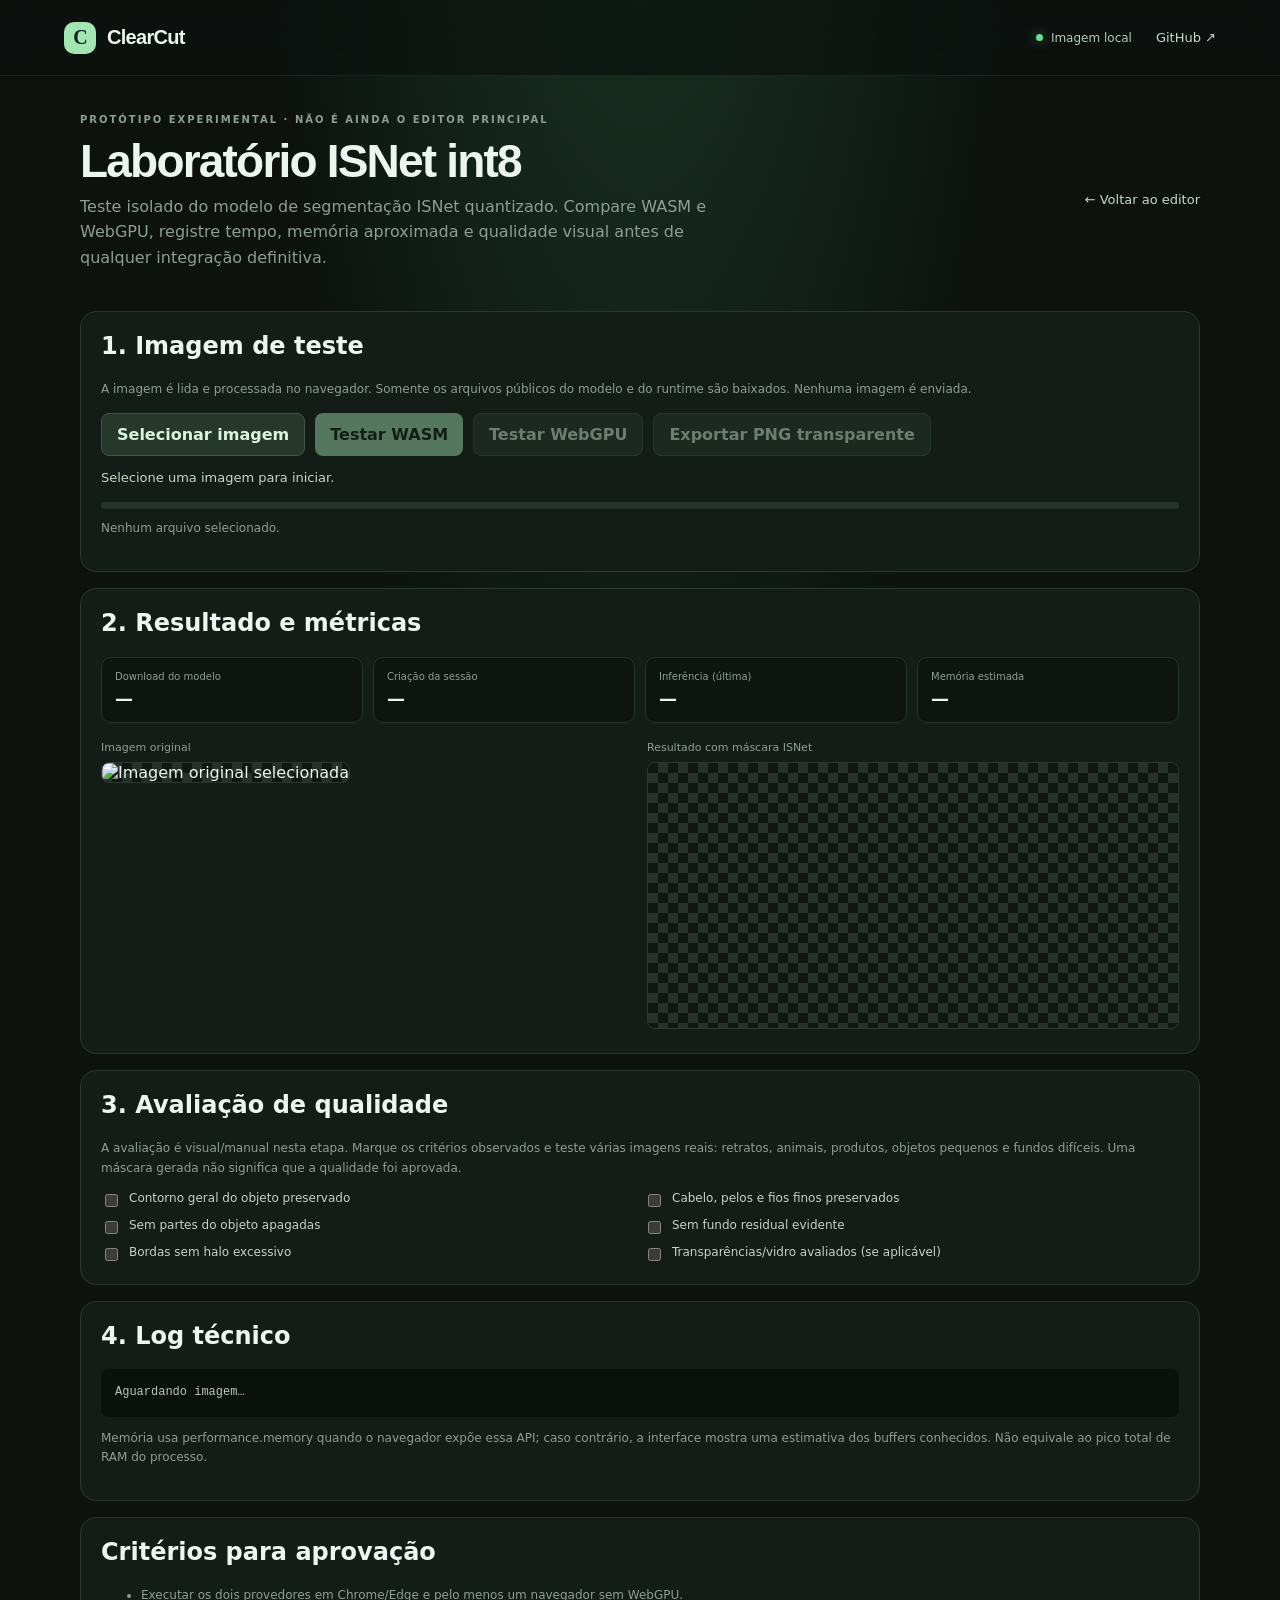
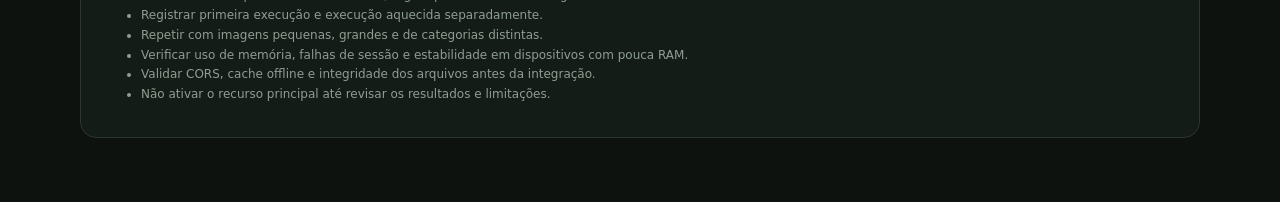
==== isnet-lab.html @ 8ad85565 "feat: add isolated ISNet benchmark lab" ====
<!doctype html>
<html lang="pt-BR">
<head>
<meta charset="utf-8"><meta name="viewport" content="width=device-width,initial-scale=1">
<meta name="theme-color" content="#101713"><title>ClearCut · Laboratório ISNet</title>
<link rel="stylesheet" href="./styles.css">
<style>
.lab-shell{width:min(1120px,calc(100% - 32px));margin:36px auto 64px}.lab-head{display:flex;justify-content:space-between;gap:20px;align-items:center;margin-bottom:24px}.lab-head h1{font-size:clamp(30px,5vw,46px);letter-spacing:-1.8px;margin:8px 0}.lab-head p{color:var(--muted);max-width:680px;line-height:1.6}.lab-card{background:var(--panel);border:1px solid var(--line);border-radius:16px;padding:20px;margin:16px 0}.lab-actions{display:flex;flex-wrap:wrap;gap:10px;margin:14px 0}.lab-actions button,.lab-actions label{cursor:pointer}.lab-actions button:disabled{opacity:.45;cursor:not-allowed}.lab-button{background:var(--green);color:#102017;border:0;border-radius:8px;padding:11px 15px;font-weight:700}.lab-button.secondary{background:#26382c;color:#d9f5df;border:1px solid #405748}.lab-status{color:#c4d7c8;font-size:13px;min-height:22px}.lab-progress{height:7px;background:#26332a;border-radius:10px;overflow:hidden;margin:10px 0}.lab-progress span{display:block;height:100%;width:0;background:var(--green);transition:width .2s}.lab-metrics{display:grid;grid-template-columns:repeat(4,1fr);gap:10px}.metric{background:#0e1511;border:1px solid #26342b;border-radius:10px;padding:13px}.metric small{display:block;color:var(--muted);font-size:10px;margin-bottom:6px}.metric strong{font-size:18px}.lab-images{display:grid;grid-template-columns:1fr 1fr;gap:14px}.lab-images figure{margin:0}.lab-images figcaption{font-size:11px;color:var(--muted);margin:0 0 8px}.lab-images img,.lab-images canvas{width:100%;max-height:440px;object-fit:contain;background-color:#101713;background-image:linear-gradient(45deg,#253129 25%,transparent 25%),linear-gradient(-45deg,#253129 25%,transparent 25%),linear-gradient(45deg,transparent 75%,#253129 75%),linear-gradient(-45deg,transparent 75%,#253129 75%);background-size:20px 20px;background-position:0 0,0 10px,10px -10px,-10px 0;border:1px solid var(--line);border-radius:8px}.lab-log{white-space:pre-wrap;overflow-wrap:anywhere;background:#0a100c;padding:14px;border-radius:8px;max-height:240px;overflow:auto;color:#b8c9bc;font:12px/1.6 ui-monospace,monospace}.lab-note{font-size:12px;color:var(--muted);line-height:1.65}.checklist{display:grid;grid-template-columns:repeat(2,1fr);gap:8px}.checklist label{font-size:12px;color:#c5d2c8;display:flex;gap:8px;align-items:flex-start}.checklist input{accent-color:var(--green)}@media(max-width:700px){.lab-metrics{grid-template-columns:repeat(2,1fr)}.lab-images{grid-template-columns:1fr}.lab-head{display:block}.checklist{grid-template-columns:1fr}}
</style>
</head>
<body>
<header class="topbar"><a class="brand" href="./"><span class="brand-mark">C</span><span>ClearCut</span></a><div class="topbar-right"><span class="privacy-pill"><span class="status-dot"></span> Imagem local</span><a class="github-link" href="https://github.com/mpjbiologo/ClearCut" target="_blank" rel="noreferrer">GitHub ↗</a></div></header>
<main class="lab-shell">
<div class="lab-head"><div><p class="eyebrow">PROTÓTIPO EXPERIMENTAL · NÃO É AINDA O EDITOR PRINCIPAL</p><h1>Laboratório ISNet int8</h1><p>Teste isolado do modelo de segmentação ISNet quantizado. Compare WASM e WebGPU, registre tempo, memória aproximada e qualidade visual antes de qualquer integração definitiva.</p></div><a class="github-link" href="./">← Voltar ao editor</a></div>
<section class="lab-card"><h2>1. Imagem de teste</h2><p class="lab-note">A imagem é lida e processada no navegador. Somente os arquivos públicos do modelo e do runtime são baixados. Nenhuma imagem é enviada.</p>
<div class="lab-actions"><label class="lab-button secondary" for="imageInput">Selecionar imagem</label><input id="imageInput" type="file" accept="image/*" hidden><button id="runWasm" class="lab-button" disabled>Testar WASM</button><button id="runWebGpu" class="lab-button secondary" disabled>Testar WebGPU</button><button id="downloadPng" class="lab-button secondary" disabled>Exportar PNG transparente</button></div>
<div id="status" class="lab-status" role="status" aria-live="polite">Selecione uma imagem para iniciar.</div><div class="lab-progress"><span id="progress"></span></div><p id="fileInfo" class="lab-note">Nenhum arquivo selecionado.</p>
</section>
<section class="lab-card"><h2>2. Resultado e métricas</h2><div class="lab-metrics">
<div class="metric"><small>Download do modelo</small><strong id="downloadMetric">—</strong></div><div class="metric"><small>Criação da sessão</small><strong id="sessionMetric">—</strong></div><div class="metric"><small>Inferência (última)</small><strong id="inferenceMetric">—</strong></div><div class="metric"><small>Memória estimada</small><strong id="memoryMetric">—</strong></div>
</div><div class="lab-images" style="margin-top:18px"><figure><figcaption>Imagem original</figcaption><img id="originalPreview" alt="Imagem original selecionada"></figure><figure><figcaption>Resultado com máscara ISNet</figcaption><canvas id="resultCanvas"></canvas></figure></div>
</section>
<section class="lab-card"><h2>3. Avaliação de qualidade</h2><p class="lab-note">A avaliação é visual/manual nesta etapa. Marque os critérios observados e teste várias imagens reais: retratos, animais, produtos, objetos pequenos e fundos difíceis. Uma máscara gerada não significa que a qualidade foi aprovada.</p><div class="checklist">
<label><input type="checkbox"> Contorno geral do objeto preservado</label><label><input type="checkbox"> Cabelo, pelos e fios finos preservados</label><label><input type="checkbox"> Sem partes do objeto apagadas</label><label><input type="checkbox"> Sem fundo residual evidente</label><label><input type="checkbox"> Bordas sem halo excessivo</label><label><input type="checkbox"> Transparências/vidro avaliados (se aplicável)</label>
</div></section>
<section class="lab-card"><h2>4. Log técnico</h2><pre id="log" class="lab-log">Aguardando imagem…</pre><p class="lab-note">Memória usa performance.memory quando o navegador expõe essa API; caso contrário, a interface mostra uma estimativa dos buffers conhecidos. Não equivale ao pico total de RAM do processo.</p></section>
<section class="lab-card"><h2>Critérios para aprovação</h2><ul class="lab-note"><li>Executar os dois provedores em Chrome/Edge e pelo menos um navegador sem WebGPU.</li><li>Registrar primeira execução e execução aquecida separadamente.</li><li>Repetir com imagens pequenas, grandes e de categorias distintas.</li><li>Verificar uso de memória, falhas de sessão e estabilidade em dispositivos com pouca RAM.</li><li>Validar CORS, cache offline e integridade dos arquivos antes da integração.</li><li>Não ativar o recurso principal até revisar os resultados e limitações.</li></ul></section>
</main>
<script src="./isnet-lab.js" defer></script>
</body></html>
---- styles.css ----
:root{color-scheme:dark;--bg:#0d120f;--panel:#141c17;--line:#29372e;--text:#edf5ef;--muted:#8e9e92;--green:#a3e6b4;--green-strong:#59c77a;font-family:"DM Sans",system-ui,sans-serif}
*{box-sizing:border-box}body{margin:0;background:radial-gradient(ellipse at 50% -20%,#1b3827 0,transparent 42%),var(--bg);color:var(--text);min-height:100vh}button,a{font:inherit}button:focus-visible,a:focus-visible,[tabindex]:focus-visible{outline:2px solid var(--green);outline-offset:3px}
.topbar{height:76px;padding:0 clamp(20px,5vw,76px);display:flex;align-items:center;justify-content:space-between;border-bottom:1px solid #ffffff10;background:#0d120fbb;backdrop-filter:blur(16px)}.brand{display:flex;align-items:center;gap:11px;color:var(--text);font:800 20px Manrope,sans-serif;letter-spacing:-.7px;text-decoration:none}.brand-mark{width:32px;height:32px;border-radius:10px;background:var(--green);color:#102017;display:grid;place-items:center;font:800 20px Manrope}.topbar-right{display:flex;align-items:center;gap:24px}.privacy-pill,.local-tag{font-size:12px;color:#b7c8bb;display:flex;align-items:center;gap:8px}.status-dot{width:7px;height:7px;border-radius:50%;background:#73d993;box-shadow:0 0 12px #73d99380;display:inline-block}.github-link{color:#c8d8cc;text-decoration:none;font-size:13px}.github-link:hover,.text-button:hover{color:var(--green)}
.app-shell{width:min(1180px,calc(100% - 40px));margin:0 auto}.intro{text-align:center;padding:72px 0 48px}.eyebrow,.section-kicker{font-size:10px;letter-spacing:2px;font-weight:700;color:var(--green-strong)}h1,h2,h3,p{margin-top:0}h1{font:800 clamp(42px,7vw,68px)/1.04 Manrope,sans-serif;letter-spacing:-3px;margin:17px 0} .intro h1 span{color:var(--green)}.intro-copy{max-width:560px;margin:0 auto;color:#a9b8ad;font-size:15px;line-height:1.7}
.workspace{background:linear-gradient(145deg,#18231c,#121914);border:1px solid var(--line);border-radius:24px;padding:clamp(18px,3vw,30px);box-shadow:0 28px 90px #0005}.workspace-head{display:flex;justify-content:space-between;align-items:center;margin-bottom:24px}.section-kicker{margin-bottom:8px;font-size:9px}.workspace-head h2{font:700 20px Manrope;margin:0;letter-spacing:-.5px}.local-tag{padding:8px 11px;border:1px solid #355340;border-radius:30px;font-size:10px}
.editor-grid{display:grid;grid-template-columns:minmax(0,1.65fr) minmax(260px,.85fr);gap:18px}.preview-panel,.tools-panel{background:#0e1511;border:1px solid #26342b;border-radius:16px;padding:16px;min-width:0}.panel-heading{display:flex;justify-content:space-between;align-items:center;gap:8px;font-size:9px;font-weight:700;letter-spacing:1.5px;color:#a4b4a8;margin-bottom:14px}.muted{color:var(--muted);font-size:11px;letter-spacing:0;font-weight:400}
.drop-zone{height:410px;max-height:55vw;min-height:260px;border:1px dashed #405648;border-radius:12px;display:grid;place-items:center;position:relative;overflow:hidden;background-color:#111a14;background-image:linear-gradient(45deg,#1a261e 25%,transparent 25%),linear-gradient(-45deg,#1a261e 25%,transparent 25%),linear-gradient(45deg,transparent 75%,#1a261e 75%),linear-gradient(-45deg,transparent 75%,#1a261e 75%);background-size:24px 24px;background-position:0 0,0 12px,12px -12px,-12px 0;transition:border-color .2s,background-color .2s}.drop-zone.drag-over{border:2px solid var(--green);background-color:#203329}.empty-state{text-align:center;padding:20px}.upload-icon{width:54px;height:54px;border-radius:16px;background:#20372a;color:var(--green);display:grid;place-items:center;margin:0 auto 18px}.upload-icon svg{width:26px;height:26px}.empty-state h3{font:700 17px Manrope;margin-bottom:7px}.empty-state p{font-size:12px;color:var(--muted);margin-bottom:17px}.empty-state .file-hint{font-size:10px;margin:14px 0 0}.button{border:0;border-radius:9px;padding:12px 17px;font-size:12px;font-weight:700;cursor:pointer;transition:transform .15s,filter .15s}.button:hover:not(:disabled){filter:brightness(1.08);transform:translateY(-1px)}.button:disabled{opacity:.4;cursor:not-allowed}.button-primary{background:var(--green);color:#102017}.source-preview{max-width:100%;max-height:100%;object-fit:contain;display:block}.hidden{display:none!important}.preview-footer{display:flex;justify-content:space-between;align-items:center;gap:10px;padding-top:13px}.text-button{background:none;border:0;color:#b8c8bc;font-size:11px;cursor:pointer}.text-button:disabled{opacity:.35;cursor:not-allowed}
.coming-tag{font-size:8px;letter-spacing:.8px;color:#c5a66c;background:#49391e66;padding:6px 8px;border-radius:5px}.tool-card{display:flex;align-items:center;gap:10px;padding:12px 9px;border-bottom:1px solid #26332a;min-height:65px}.tool-card-active{background:#17271d;border:1px solid #2b4934;border-radius:10px;margin-bottom:5px}.tool-icon{width:30px;height:30px;flex:0 0 30px;display:grid;place-items:center;border-radius:8px;background:#24352a;color:var(--green);font-size:17px}.tool-card strong{font-size:11px;display:block;margin-bottom:4px}.tool-card p{font-size:9px;color:var(--muted);margin:0}.tool-state{font-size:8px;color:#b8d9c0;margin-left:auto;text-align:right}.tool-lock{margin-left:auto;color:#69796d;font-size:10px}.export-area{padding-top:19px;margin-top:6px}.export-title{font-size:9px;letter-spacing:1.4px;color:#9eafa2;font-weight:700;margin-bottom:10px}.button-export{width:100%;display:flex;justify-content:space-between;align-items:center;background:#294b34;color:#d9f5df}.button-export span{font-size:17px}.export-note{font-size:9px;color:#829287;line-height:1.5;margin:9px 0 0}
.principles{display:grid;grid-template-columns:repeat(3,1fr);gap:28px;padding:42px 10px}.principles article{display:flex;gap:13px}.principles article>span{font:700 11px Manrope;color:var(--green-strong);padding-top:2px}.principles h3{font:700 12px Manrope;margin-bottom:6px}.principles p{font-size:10px;color:var(--muted);line-height:1.6;margin:0}.status-message{min-height:18px;text-align:center;font-size:11px;color:#9db2a2;margin:0 0 26px}.footer{border-top:1px solid #ffffff12;padding:22px clamp(20px,5vw,76px);display:flex;justify-content:space-between;color:#738178;font-size:10px}
@media(max-width:760px){.intro{padding:52px 0 34px}.editor-grid{grid-template-columns:1fr}.drop-zone{height:360px;max-height:none}.principles{gap:18px}.workspace-head{align-items:flex-start;gap:12px}.local-tag{font-size:9px}}
@media(max-width:520px){.topbar{height:64px}.privacy-pill{display:none}.app-shell{width:min(100% - 24px,1180px)}.intro{padding:42px 0 30px}h1{letter-spacing:-2px}.intro-copy{font-size:13px}.workspace{padding:13px;border-radius:17px}.workspace-head h2{font-size:17px}.local-tag{max-width:130px;line-height:1.4}.preview-panel,.tools-panel{padding:11px}.drop-zone{height:300px;min-height:220px}.principles{grid-template-columns:1fr;padding:30px 6px;gap:17px}.footer{gap:10px;flex-direction:column;text-align:center}.preview-footer{align-items:flex-start}.preview-footer .muted{max-width:65%;overflow-wrap:anywhere}}
@media(prefers-reduced-motion:reduce){*,*::before,*::after{scroll-behavior:auto!important;transition:none!important}}
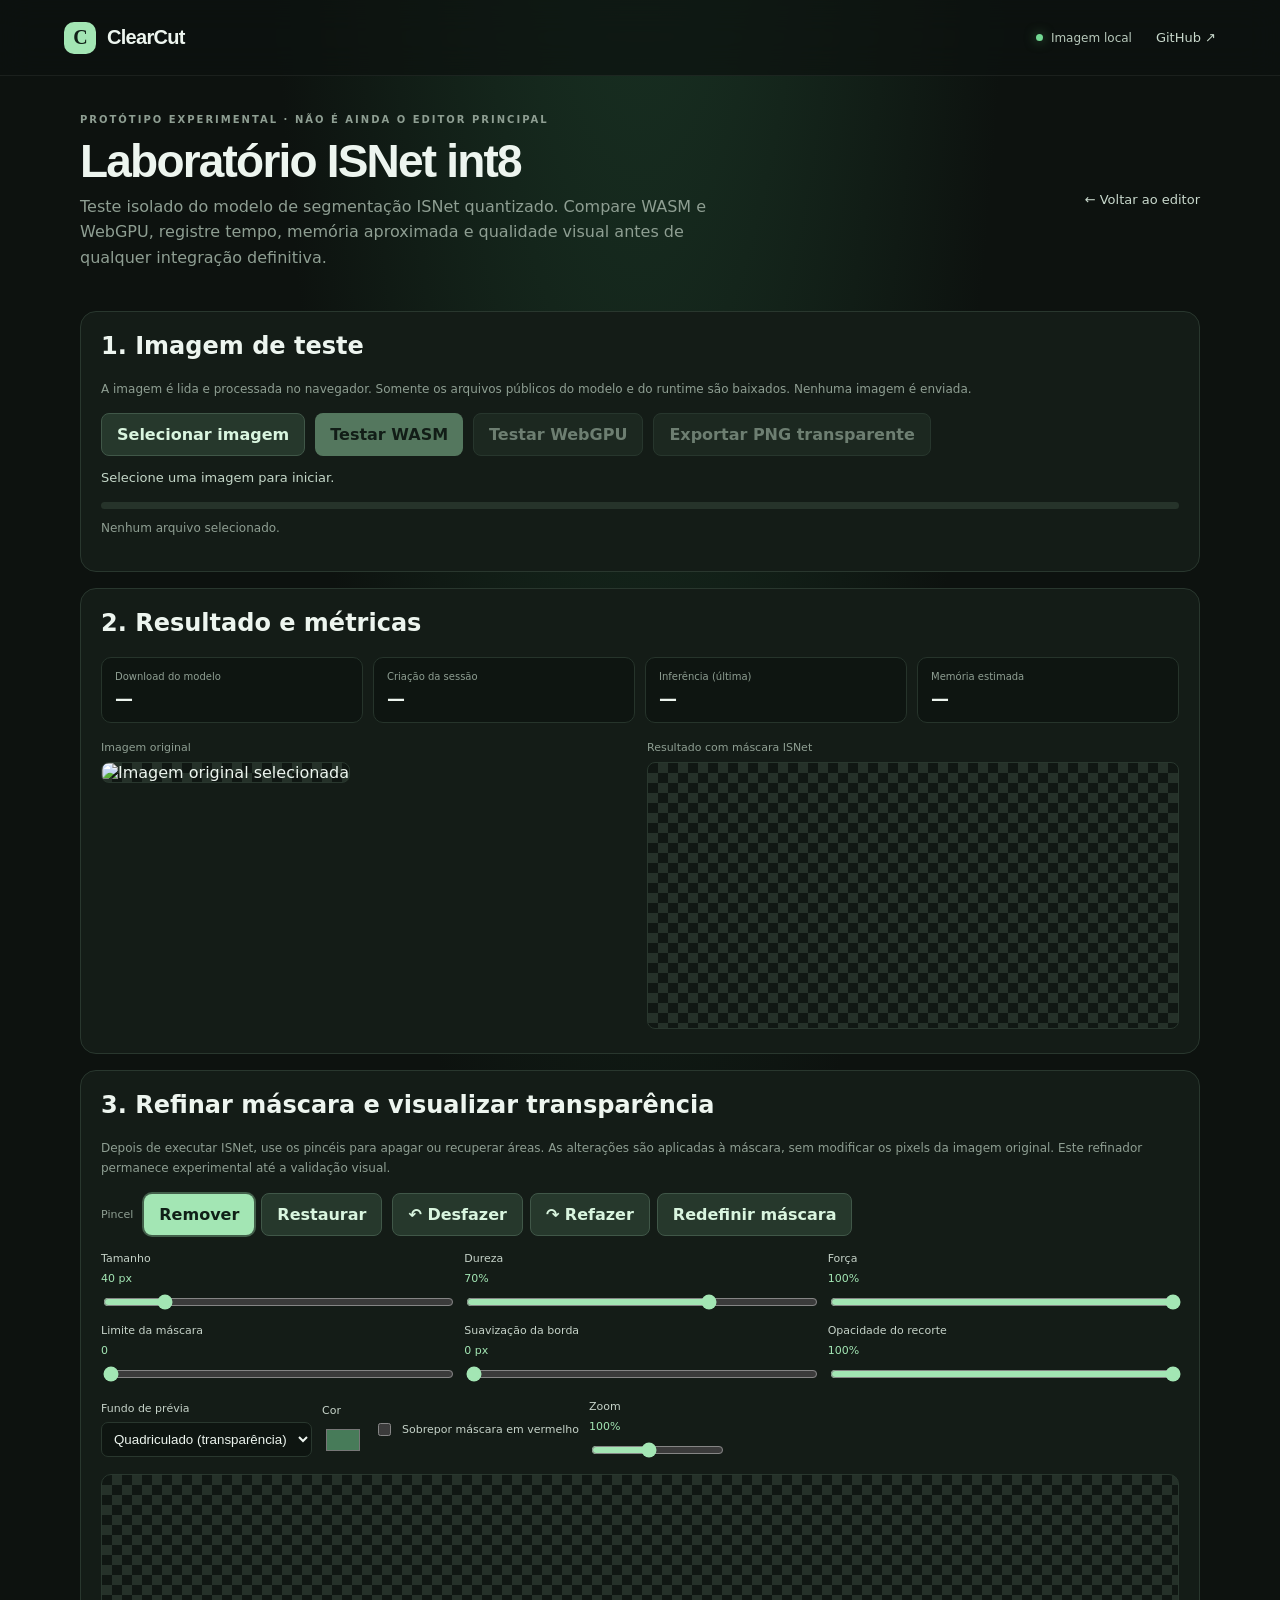
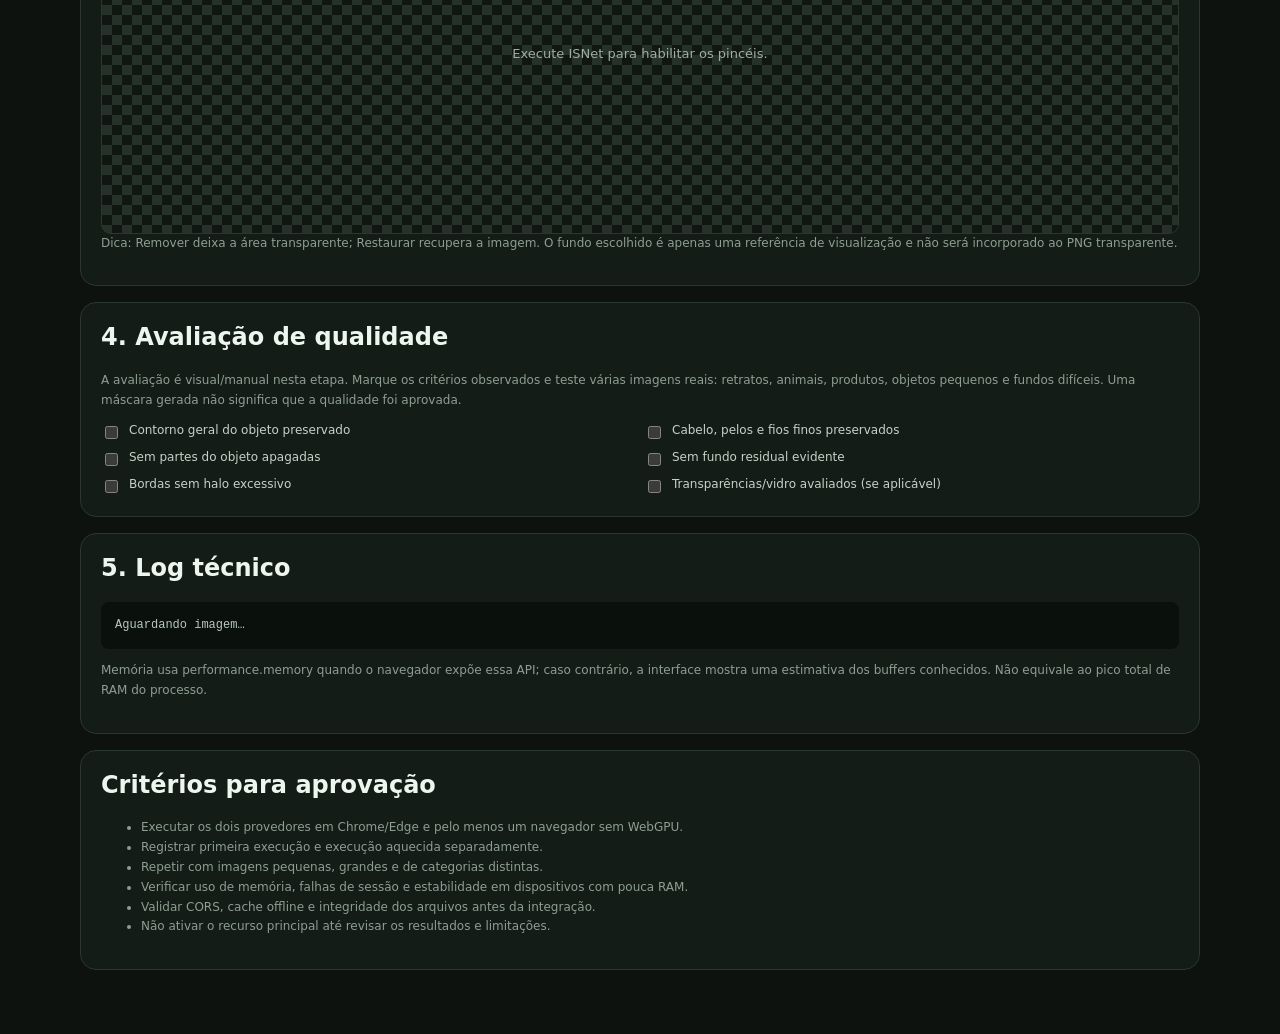
==== commit 3c4a738c: "feat: add mask refinement controls to ISNet lab" ====
--- a/isnet-lab.html
+++ b/isnet-lab.html
@@ -6,6 +6,9 @@
 <link rel="stylesheet" href="./styles.css">
 <style>
 .lab-shell{width:min(1120px,calc(100% - 32px));margin:36px auto 64px}.lab-head{display:flex;justify-content:space-between;gap:20px;align-items:center;margin-bottom:24px}.lab-head h1{font-size:clamp(30px,5vw,46px);letter-spacing:-1.8px;margin:8px 0}.lab-head p{color:var(--muted);max-width:680px;line-height:1.6}.lab-card{background:var(--panel);border:1px solid var(--line);border-radius:16px;padding:20px;margin:16px 0}.lab-actions{display:flex;flex-wrap:wrap;gap:10px;margin:14px 0}.lab-actions button,.lab-actions label{cursor:pointer}.lab-actions button:disabled{opacity:.45;cursor:not-allowed}.lab-button{background:var(--green);color:#102017;border:0;border-radius:8px;padding:11px 15px;font-weight:700}.lab-button.secondary{background:#26382c;color:#d9f5df;border:1px solid #405748}.lab-status{color:#c4d7c8;font-size:13px;min-height:22px}.lab-progress{height:7px;background:#26332a;border-radius:10px;overflow:hidden;margin:10px 0}.lab-progress span{display:block;height:100%;width:0;background:var(--green);transition:width .2s}.lab-metrics{display:grid;grid-template-columns:repeat(4,1fr);gap:10px}.metric{background:#0e1511;border:1px solid #26342b;border-radius:10px;padding:13px}.metric small{display:block;color:var(--muted);font-size:10px;margin-bottom:6px}.metric strong{font-size:18px}.lab-images{display:grid;grid-template-columns:1fr 1fr;gap:14px}.lab-images figure{margin:0}.lab-images figcaption{font-size:11px;color:var(--muted);margin:0 0 8px}.lab-images img,.lab-images canvas{width:100%;max-height:440px;object-fit:contain;background-color:#101713;background-image:linear-gradient(45deg,#253129 25%,transparent 25%),linear-gradient(-45deg,#253129 25%,transparent 25%),linear-gradient(45deg,transparent 75%,#253129 75%),linear-gradient(-45deg,transparent 75%,#253129 75%);background-size:20px 20px;background-position:0 0,0 10px,10px -10px,-10px 0;border:1px solid var(--line);border-radius:8px}.lab-log{white-space:pre-wrap;overflow-wrap:anywhere;background:#0a100c;padding:14px;border-radius:8px;max-height:240px;overflow:auto;color:#b8c9bc;font:12px/1.6 ui-monospace,monospace}.lab-note{font-size:12px;color:var(--muted);line-height:1.65}.checklist{display:grid;grid-template-columns:repeat(2,1fr);gap:8px}.checklist label{font-size:12px;color:#c5d2c8;display:flex;gap:8px;align-items:flex-start}.checklist input{accent-color:var(--green)}@media(max-width:700px){.lab-metrics{grid-template-columns:repeat(2,1fr)}.lab-images{grid-template-columns:1fr}.lab-head{display:block}.checklist{grid-template-columns:1fr}}
+
+.refine-toolbar,.refine-view-controls{display:flex;gap:10px;flex-wrap:wrap;align-items:center;margin:14px 0}.tool-group{display:flex;gap:7px;align-items:center;flex-wrap:wrap}.tool-label{font-size:11px;color:var(--muted);margin-right:4px}.lab-button.active{background:#a3e6b4;color:#102017;box-shadow:0 0 0 2px #a3e6b455}.refine-controls{display:grid;grid-template-columns:repeat(3,minmax(0,1fr));gap:12px;margin:16px 0}.refine-controls label,.refine-view-controls label{display:grid;gap:7px;font-size:11px;color:#c5d2c8}.refine-controls output,.refine-view-controls output{color:var(--green);font-variant-numeric:tabular-nums}.refine-controls input[type=range],.refine-view-controls input[type=range]{width:100%;accent-color:var(--green)}.refine-view-controls select{background:#0e1511;color:var(--text);border:1px solid var(--line);border-radius:7px;padding:8px}.refine-view-controls input[type=color]{width:42px;height:32px;background:transparent;border:0}.toggle-label{display:flex!important;align-items:center;gap:8px!important}.toggle-label input{accent-color:var(--green)}.editor-stage{position:relative;min-height:360px;max-height:70vh;overflow:auto;display:grid;place-items:center;padding:18px;border:1px solid var(--line);border-radius:10px;background-color:#101713;background-image:linear-gradient(45deg,#253129 25%,transparent 25%),linear-gradient(-45deg,#253129 25%,transparent 25%),linear-gradient(45deg,transparent 75%,#253129 75%),linear-gradient(-45deg,transparent 75%,#253129 75%);background-size:20px 20px;background-position:0 0,0 10px,10px -10px,-10px 0}.editor-stage.solid{background-image:none}.editor-stage canvas{display:block;max-width:100%;max-height:65vh;width:auto;height:auto;object-fit:contain;touch-action:none;cursor:crosshair}.editor-empty{position:absolute;color:#9eafa2;font-size:13px;pointer-events:none}.refine-view-controls input[type=color]{cursor:pointer}
+@media(max-width:700px){.refine-controls{grid-template-columns:repeat(2,minmax(0,1fr))}.editor-stage{min-height:260px;padding:8px}.refine-view-controls{align-items:flex-start}.tool-group{width:100%}}
 </style>
 </head>
 <body>
@@ -20,10 +23,34 @@
 <div class="metric"><small>Download do modelo</small><strong id="downloadMetric">—</strong></div><div class="metric"><small>Criação da sessão</small><strong id="sessionMetric">—</strong></div><div class="metric"><small>Inferência (última)</small><strong id="inferenceMetric">—</strong></div><div class="metric"><small>Memória estimada</small><strong id="memoryMetric">—</strong></div>
 </div><div class="lab-images" style="margin-top:18px"><figure><figcaption>Imagem original</figcaption><img id="originalPreview" alt="Imagem original selecionada"></figure><figure><figcaption>Resultado com máscara ISNet</figcaption><canvas id="resultCanvas"></canvas></figure></div>
 </section>
-<section class="lab-card"><h2>3. Avaliação de qualidade</h2><p class="lab-note">A avaliação é visual/manual nesta etapa. Marque os critérios observados e teste várias imagens reais: retratos, animais, produtos, objetos pequenos e fundos difíceis. Uma máscara gerada não significa que a qualidade foi aprovada.</p><div class="checklist">
+<section class="lab-card" id="refinePanel">
+<h2>3. Refinar máscara e visualizar transparência</h2>
+<p class="lab-note">Depois de executar ISNet, use os pincéis para apagar ou recuperar áreas. As alterações são aplicadas à máscara, sem modificar os pixels da imagem original. Este refinador permanece experimental até a validação visual.</p>
+<div class="refine-toolbar">
+  <div class="tool-group"><span class="tool-label">Pincel</span><button id="brushRemove" class="lab-button active" type="button">Remover</button><button id="brushRestore" class="lab-button secondary" type="button">Restaurar</button></div>
+  <div class="tool-group"><button id="undoEdit" class="lab-button secondary" type="button" disabled>↶ Desfazer</button><button id="redoEdit" class="lab-button secondary" type="button" disabled>↷ Refazer</button><button id="resetMask" class="lab-button secondary" type="button" disabled>Redefinir máscara</button></div>
+</div>
+<div class="refine-controls">
+<label>Tamanho <output id="brushSizeValue">40 px</output><input id="brushSize" type="range" min="2" max="240" value="40"></label>
+<label>Dureza <output id="brushHardnessValue">70%</output><input id="brushHardness" type="range" min="0" max="100" value="70"></label>
+<label>Força <output id="brushOpacityValue">100%</output><input id="brushOpacity" type="range" min="1" max="100" value="100"></label>
+<label>Limite da máscara <output id="maskThresholdValue">0</output><input id="maskThreshold" type="range" min="0" max="90" value="0"></label>
+<label>Suavização da borda <output id="edgeSoftnessValue">0 px</output><input id="edgeSoftness" type="range" min="0" max="12" value="0"></label>
+<label>Opacidade do recorte <output id="resultOpacityValue">100%</output><input id="resultOpacity" type="range" min="0" max="100" value="100"></label>
+</div>
+<div class="refine-view-controls">
+<label>Fundo de prévia <select id="previewBackground"><option value="checker">Quadriculado (transparência)</option><option value="#ffffff">Branco</option><option value="#111111">Preto</option><option value="#808080">Cinza</option><option value="custom">Cor personalizada</option></select></label>
+<label>Cor <input id="customBackground" type="color" value="#477b59"></label>
+<label class="toggle-label"><input id="showMaskOverlay" type="checkbox"> Sobrepor máscara em vermelho</label>
+<label>Zoom <output id="zoomValue">100%</output><input id="zoomRange" type="range" min="25" max="200" value="100"></label>
+</div>
+<div class="editor-stage" id="editorStage"><canvas id="editorCanvas" aria-label="Área para refinar a máscara com o pincel"></canvas><div id="editorEmpty" class="editor-empty">Execute ISNet para habilitar os pincéis.</div></div>
+<p class="lab-note">Dica: Remover deixa a área transparente; Restaurar recupera a imagem. O fundo escolhido é apenas uma referência de visualização e não será incorporado ao PNG transparente.</p>
+</section>
+<section class="lab-card"><h2>4. Avaliação de qualidade</h2><p class="lab-note">A avaliação é visual/manual nesta etapa. Marque os critérios observados e teste várias imagens reais: retratos, animais, produtos, objetos pequenos e fundos difíceis. Uma máscara gerada não significa que a qualidade foi aprovada.</p><div class="checklist">
 <label><input type="checkbox"> Contorno geral do objeto preservado</label><label><input type="checkbox"> Cabelo, pelos e fios finos preservados</label><label><input type="checkbox"> Sem partes do objeto apagadas</label><label><input type="checkbox"> Sem fundo residual evidente</label><label><input type="checkbox"> Bordas sem halo excessivo</label><label><input type="checkbox"> Transparências/vidro avaliados (se aplicável)</label>
 </div></section>
-<section class="lab-card"><h2>4. Log técnico</h2><pre id="log" class="lab-log">Aguardando imagem…</pre><p class="lab-note">Memória usa performance.memory quando o navegador expõe essa API; caso contrário, a interface mostra uma estimativa dos buffers conhecidos. Não equivale ao pico total de RAM do processo.</p></section>
+<section class="lab-card"><h2>5. Log técnico</h2><pre id="log" class="lab-log">Aguardando imagem…</pre><p class="lab-note">Memória usa performance.memory quando o navegador expõe essa API; caso contrário, a interface mostra uma estimativa dos buffers conhecidos. Não equivale ao pico total de RAM do processo.</p></section>
 <section class="lab-card"><h2>Critérios para aprovação</h2><ul class="lab-note"><li>Executar os dois provedores em Chrome/Edge e pelo menos um navegador sem WebGPU.</li><li>Registrar primeira execução e execução aquecida separadamente.</li><li>Repetir com imagens pequenas, grandes e de categorias distintas.</li><li>Verificar uso de memória, falhas de sessão e estabilidade em dispositivos com pouca RAM.</li><li>Validar CORS, cache offline e integridade dos arquivos antes da integração.</li><li>Não ativar o recurso principal até revisar os resultados e limitações.</li></ul></section>
 </main>
 <script src="./isnet-lab.js" defer></script>
--- a/styles.css
+++ b/styles.css
@@ -10,3 +10,5 @@
 @media(max-width:760px){.intro{padding:52px 0 34px}.editor-grid{grid-template-columns:1fr}.drop-zone{height:360px;max-height:none}.principles{gap:18px}.workspace-head{align-items:flex-start;gap:12px}.local-tag{font-size:9px}}
 @media(max-width:520px){.topbar{height:64px}.privacy-pill{display:none}.app-shell{width:min(100% - 24px,1180px)}.intro{padding:42px 0 30px}h1{letter-spacing:-2px}.intro-copy{font-size:13px}.workspace{padding:13px;border-radius:17px}.workspace-head h2{font-size:17px}.local-tag{max-width:130px;line-height:1.4}.preview-panel,.tools-panel{padding:11px}.drop-zone{height:300px;min-height:220px}.principles{grid-template-columns:1fr;padding:30px 6px;gap:17px}.footer{gap:10px;flex-direction:column;text-align:center}.preview-footer{align-items:flex-start}.preview-footer .muted{max-width:65%;overflow-wrap:anywhere}}
 @media(prefers-reduced-motion:reduce){*,*::before,*::after{scroll-behavior:auto!important;transition:none!important}}
+
+.lab-entry{display:block;padding:10px 8px;color:#a9dfb5;font-size:11px;text-decoration:none;border-bottom:1px solid #26332a}.lab-entry:hover{color:var(--green);text-decoration:underline}
